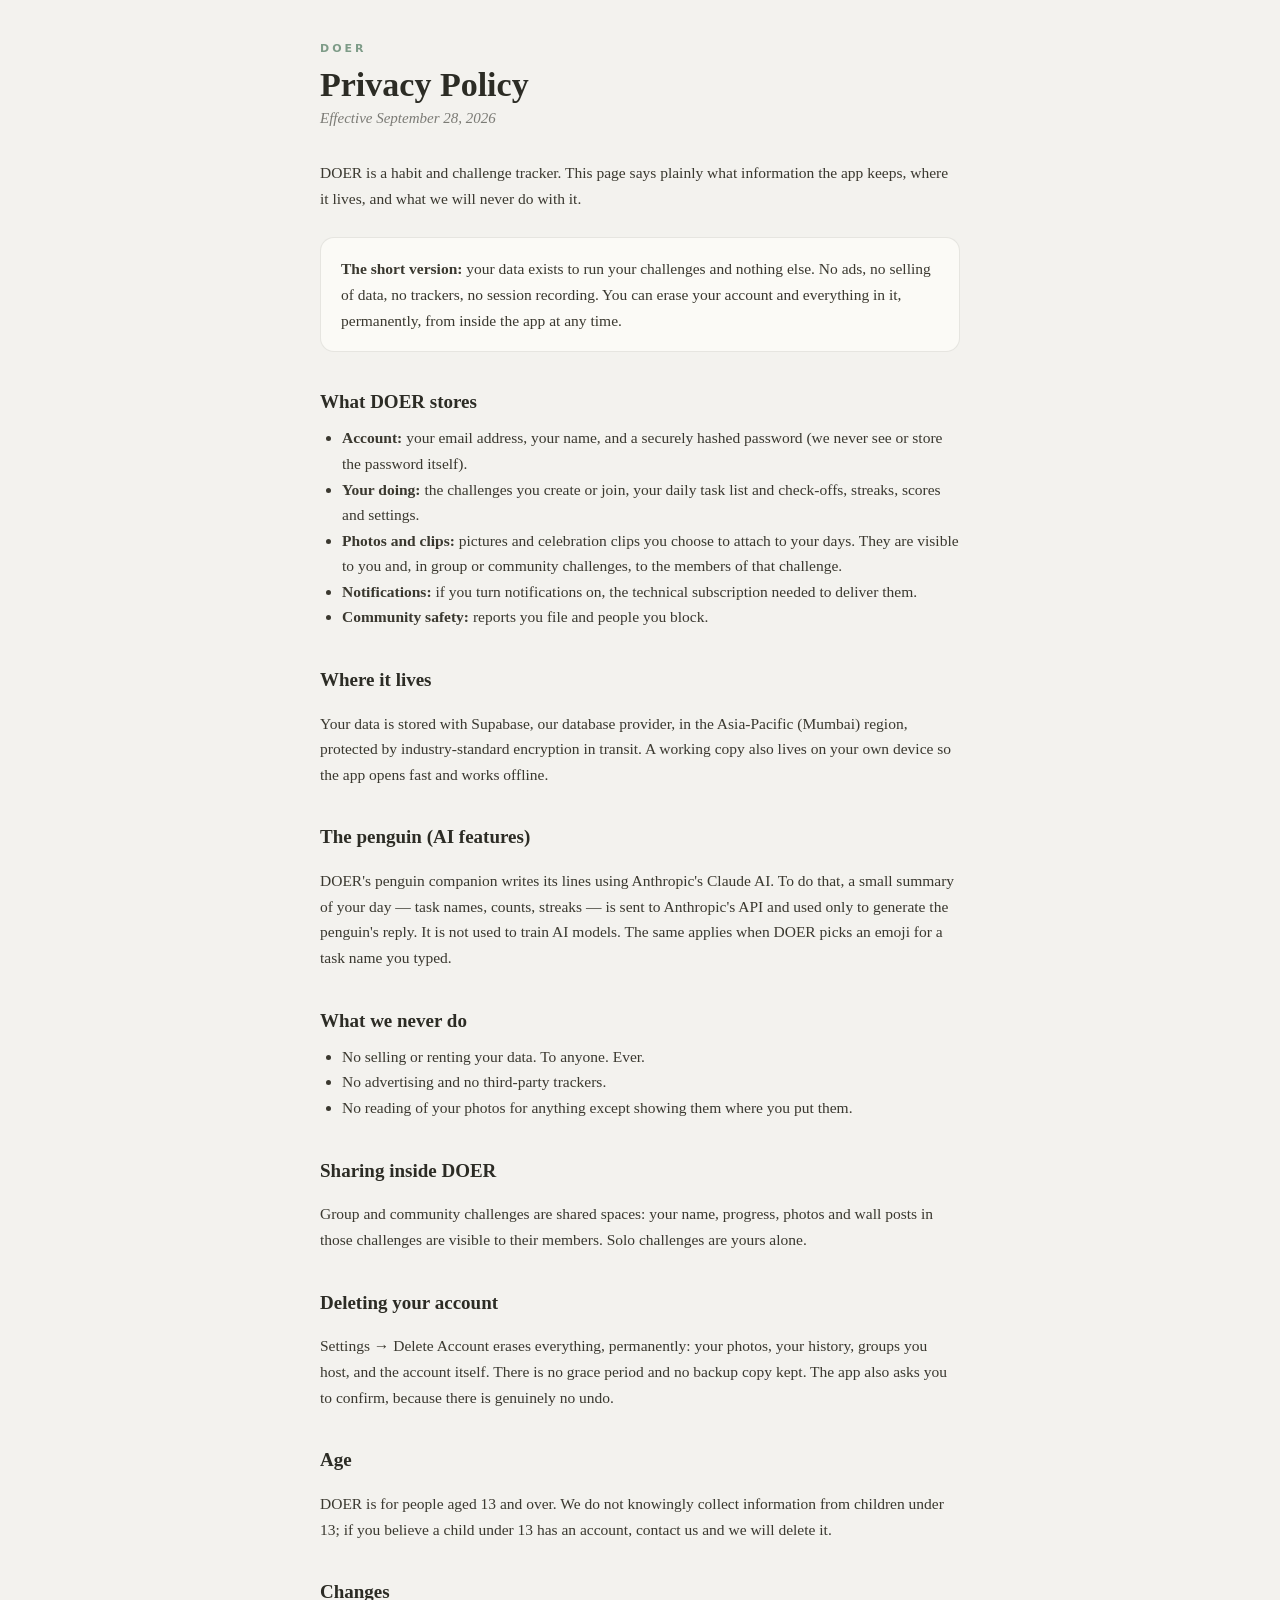
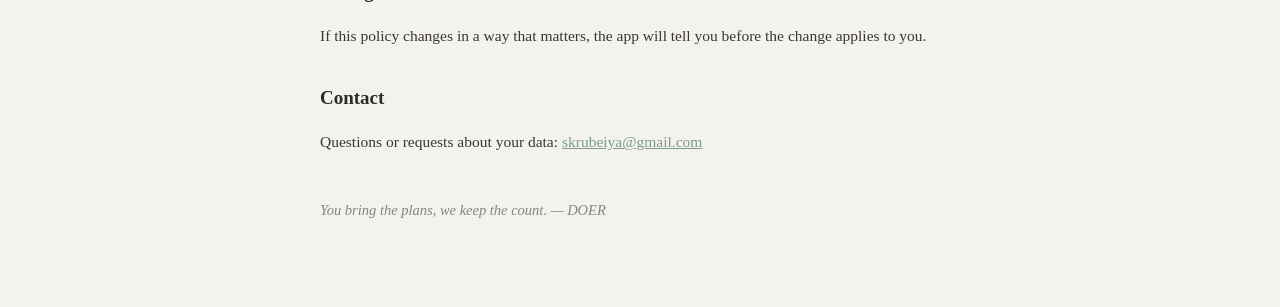
==== privacy.html @ 4a109565 "The house gets its papers: a Privacy Policy that says plainly what is kept and what is never done - " ====
<!DOCTYPE html>
<html lang="en">
<head>
<meta charset="utf-8">
<meta name="viewport" content="width=device-width, initial-scale=1">
<title>DOER — Privacy Policy</title>
<style>
  body{margin:0;background:#F3F2EE;color:#2c2c25;font-family:Georgia,'Times New Roman',serif;line-height:1.65;}
  .page{max-width:640px;margin:0 auto;padding:40px 22px 70px;}
  .cap{font-size:11px;letter-spacing:3px;color:#7E9C88;text-transform:uppercase;font-family:-apple-system,system-ui,sans-serif;font-weight:700;}
  h1{font-size:34px;font-weight:600;margin:8px 0 2px;line-height:1.1;}
  .date{font-style:italic;color:rgba(44,44,37,0.6);margin:0 0 30px;font-size:15px;}
  h2{font-size:19px;font-weight:600;margin:34px 0 8px;}
  p,li{font-size:15.5px;color:#3a382f;}
  ul{padding-left:22px;margin:8px 0;}
  .card{background:#FBFAF6;border:1px solid rgba(44,44,37,0.1);border-radius:14px;padding:18px 20px;margin:26px 0;}
  a{color:#7E9C88;}
  .foot{margin-top:44px;font-style:italic;color:rgba(44,44,37,0.55);font-size:14.5px;}
</style>
</head>
<body>
<div class="page">
  <div class="cap">DOER</div>
  <h1>Privacy Policy</h1>
  <p class="date">Effective September 28, 2026</p>

  <p>DOER is a habit and challenge tracker. This page says plainly what information the app keeps, where it lives, and what we will never do with it.</p>

  <div class="card">
    <p style="margin:0"><b>The short version:</b> your data exists to run your challenges and nothing else. No ads, no selling of data, no trackers, no session recording. You can erase your account and everything in it, permanently, from inside the app at any time.</p>
  </div>

  <h2>What DOER stores</h2>
  <ul>
    <li><b>Account:</b> your email address, your name, and a securely hashed password (we never see or store the password itself).</li>
    <li><b>Your doing:</b> the challenges you create or join, your daily task list and check-offs, streaks, scores and settings.</li>
    <li><b>Photos and clips:</b> pictures and celebration clips you choose to attach to your days. They are visible to you and, in group or community challenges, to the members of that challenge.</li>
    <li><b>Notifications:</b> if you turn notifications on, the technical subscription needed to deliver them.</li>
    <li><b>Community safety:</b> reports you file and people you block.</li>
  </ul>

  <h2>Where it lives</h2>
  <p>Your data is stored with Supabase, our database provider, in the Asia-Pacific (Mumbai) region, protected by industry-standard encryption in transit. A working copy also lives on your own device so the app opens fast and works offline.</p>

  <h2>The penguin (AI features)</h2>
  <p>DOER's penguin companion writes its lines using Anthropic's Claude AI. To do that, a small summary of your day &mdash; task names, counts, streaks &mdash; is sent to Anthropic's API and used only to generate the penguin's reply. It is not used to train AI models. The same applies when DOER picks an emoji for a task name you typed.</p>

  <h2>What we never do</h2>
  <ul>
    <li>No selling or renting your data. To anyone. Ever.</li>
    <li>No advertising and no third-party trackers.</li>
    <li>No reading of your photos for anything except showing them where you put them.</li>
  </ul>

  <h2>Sharing inside DOER</h2>
  <p>Group and community challenges are shared spaces: your name, progress, photos and wall posts in those challenges are visible to their members. Solo challenges are yours alone.</p>

  <h2>Deleting your account</h2>
  <p>Settings &rarr; Delete Account erases everything, permanently: your photos, your history, groups you host, and the account itself. There is no grace period and no backup copy kept. The app also asks you to confirm, because there is genuinely no undo.</p>

  <h2>Age</h2>
  <p>DOER is for people aged 13 and over. We do not knowingly collect information from children under 13; if you believe a child under 13 has an account, contact us and we will delete it.</p>

  <h2>Changes</h2>
  <p>If this policy changes in a way that matters, the app will tell you before the change applies to you.</p>

  <h2>Contact</h2>
  <p>Questions or requests about your data: <a href="mailto:skrubeiya@gmail.com">skrubeiya@gmail.com</a></p>

  <p class="foot">You bring the plans, we keep the count. &mdash; DOER</p>
</div>
</body>
</html>
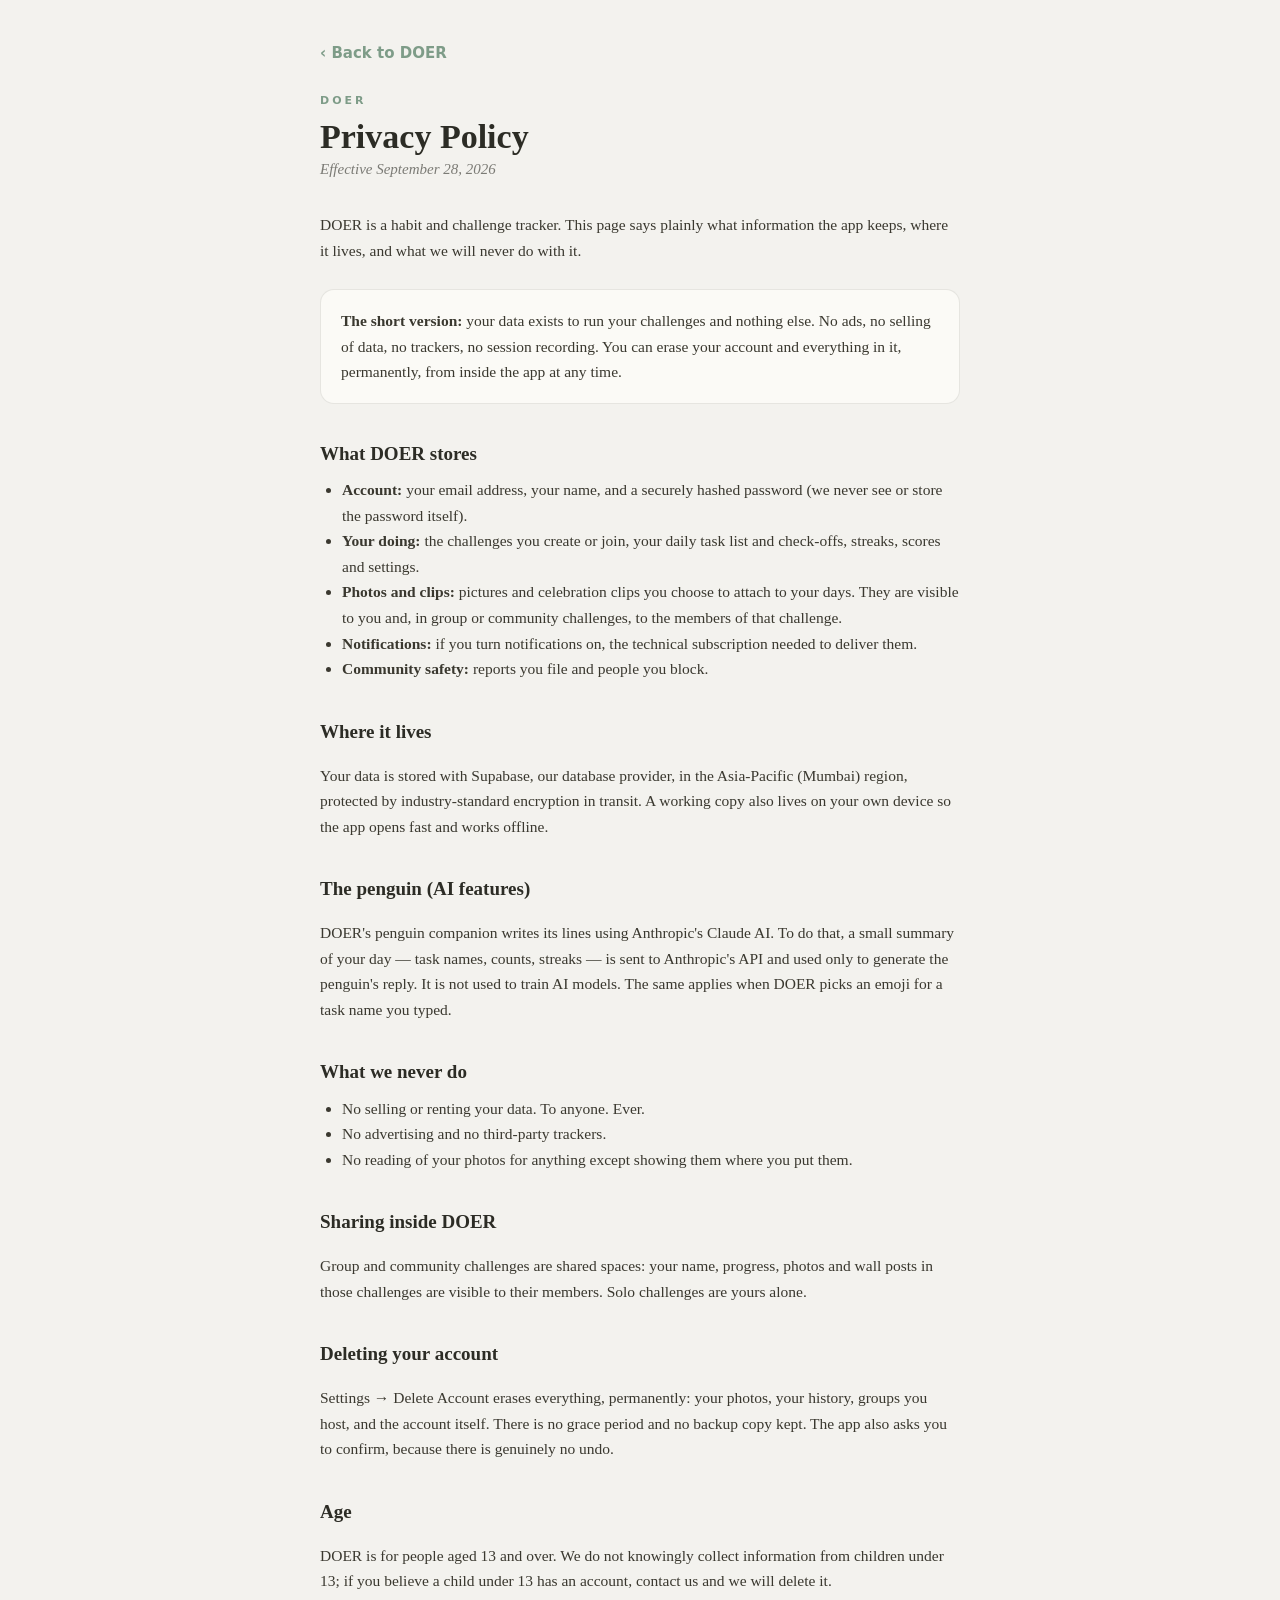
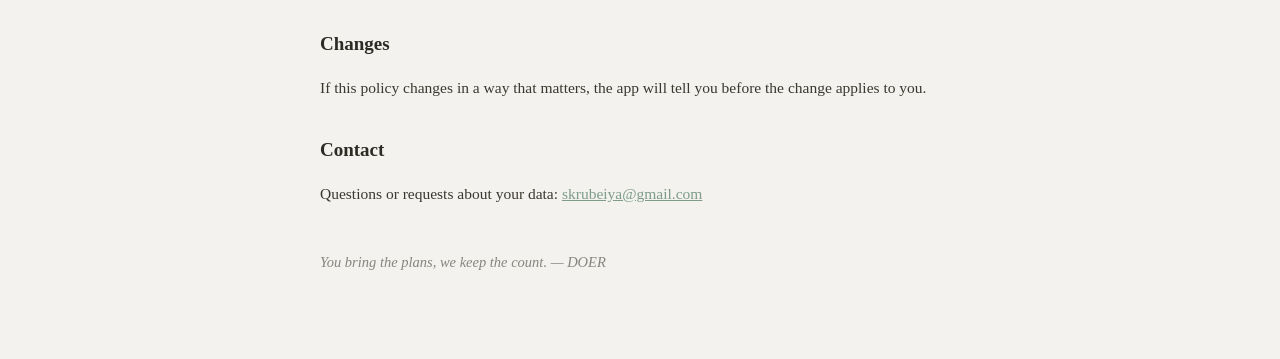
==== commit dab26d28: "No reader left stranded: the privacy and terms pages now carry a sage Back to DOER at their head - s" ====
--- a/privacy.html
+++ b/privacy.html
@@ -20,6 +20,7 @@
 </head>
 <body>
 <div class="page">
+  <a href="./" onclick="if(history.length>1){history.back();return false;}" style="display:inline-flex;align-items:center;gap:6px;text-decoration:none;color:#7E9C88;font-family:-apple-system,system-ui,sans-serif;font-size:15px;font-weight:600;margin-bottom:26px;">&#8249; Back to DOER</a>
   <div class="cap">DOER</div>
   <h1>Privacy Policy</h1>
   <p class="date">Effective September 28, 2026</p>
